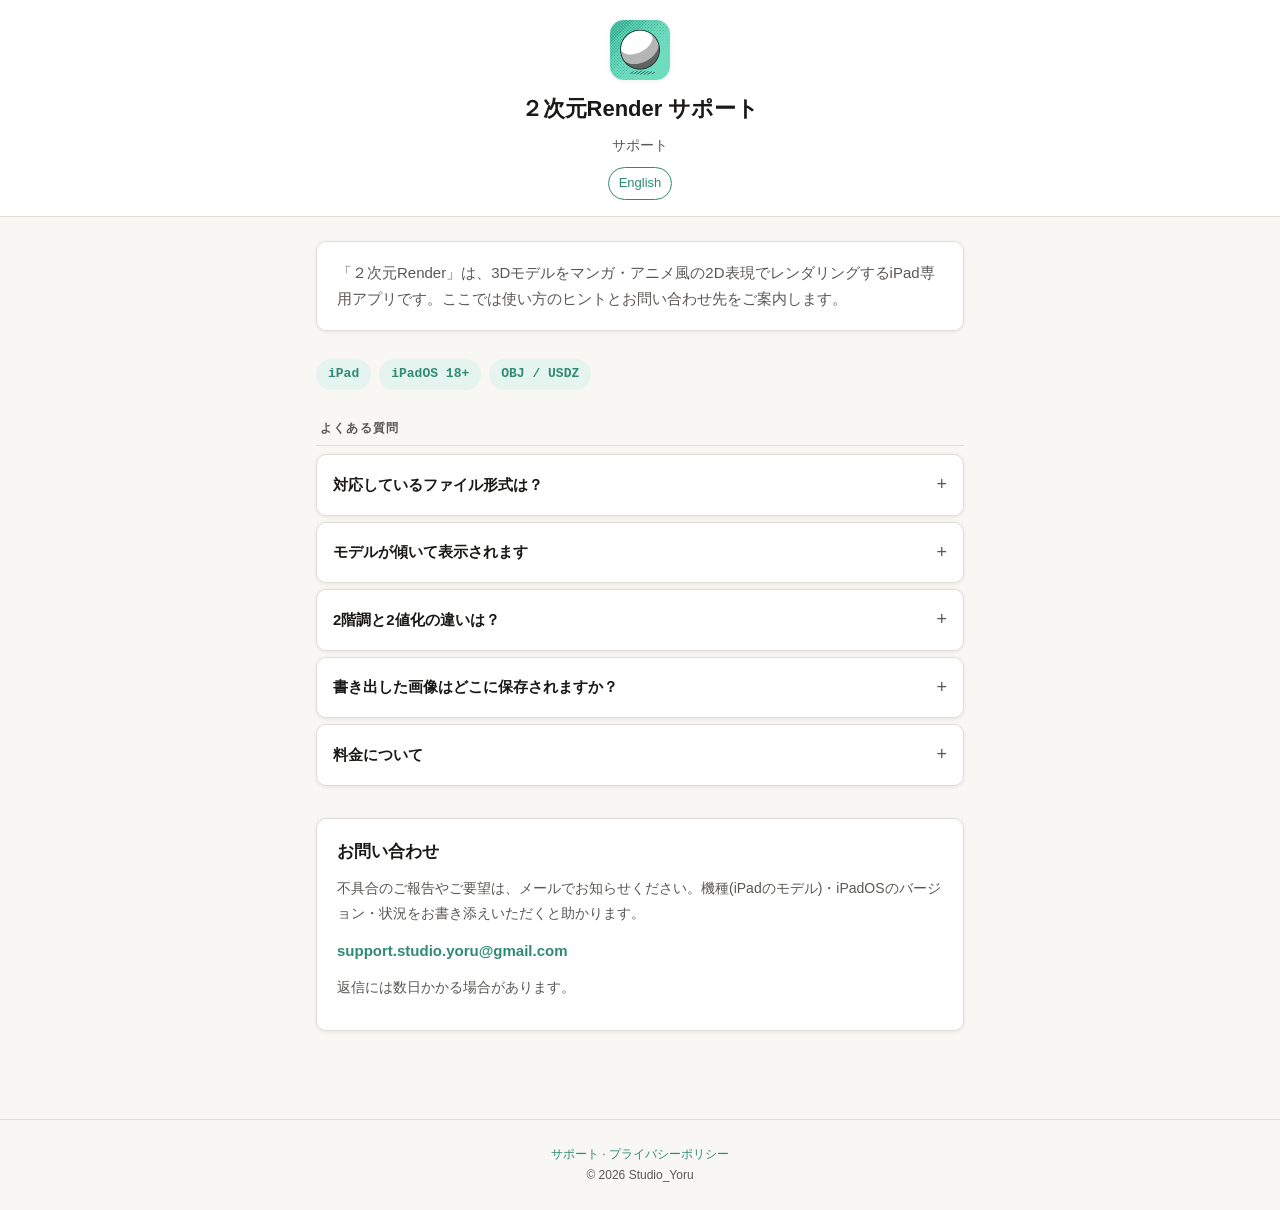
==== support.html @ 656bea77 "Create support.html" ====
<!DOCTYPE html>
<html lang="ja">
<head>
<meta charset="UTF-8">
<meta name="viewport" content="width=device-width, initial-scale=1.0">
<title>２次元Render サポート - Studio_Yoru</title>
<link rel="stylesheet" href="style.css">
</head>
<body>
<header>
<div class="app-icon"></div>
<h1>２次元Render サポート</h1>
<p>サポート</p>
<a class="lang-switch" href="support_en.html">English</a>
</header>
<main>
<div class="intro"><p>「２次元Render」は、3Dモデルをマンガ・アニメ風の2D表現でレンダリングするiPad専用アプリです。ここでは使い方のヒントとお問い合わせ先をご案内します。</p></div>
<div class="tags"><span class="tag">iPad</span><span class="tag">iPadOS 18+</span><span class="tag">OBJ / USDZ</span></div>
<div class="group-title">よくある質問</div>
<details><summary>対応しているファイル形式は？</summary><div class="body"><p>OBJ、USDZ などの3Dモデルを読み込めます。FBX、.nom には対応していません。</p></div></details>
<details><summary>モデルが傾いて表示されます</summary><div class="body"><p>シーンタブの「Z-up」をオンにすると、Z軸が上のモデルを正しい向きで表示できます。「重心を中心」では、モデルの重心を画面の中心に合わせます。</p></div></details>
<details><summary>2階調と2値化の違いは？</summary><div class="body"><p>アプリ内ヘルプの「2階調と2値化」をご覧ください。</p></div></details>
<details><summary>書き出した画像はどこに保存されますか？</summary><div class="body"><p>出力タブから解像度を選んでPNGを書き出せます。保存先は書き出し時にお選びいただけます。</p></div></details>
<details><summary>料金について</summary><div class="body"><p>買い切り型です。アプリ内課金や月額課金はありません。</p></div></details>
<div class="contact-card"><h2>お問い合わせ</h2><p>不具合のご報告やご要望は、メールでお知らせください。機種(iPadのモデル)・iPadOSのバージョン・状況をお書き添えいただくと助かります。</p><a class="email-link" href="mailto:support.studio.yoru@gmail.com">support.studio.yoru@gmail.com</a><p class="note">返信には数日かかる場合があります。</p></div>
</main>
<footer>
<a href="support.html">サポート</a> · <a href="privacy.html">プライバシーポリシー</a><br>© 2026 Studio_Yoru
</footer>
</body>
</html>
---- style.css ----
:root{--bg:#f8f7f4;--surface:#fff;--border:#e0ddd8;--text:#1a1917;--text-sub:#5a5754;--accent:#2e8b72;--accent-light:#e6f4ef;--radius:10px;--shadow:0 1px 4px rgba(0,0,0,.08)}
*{box-sizing:border-box;margin:0;padding:0}
body{background:var(--bg);color:var(--text);font-family:-apple-system,"Hiragino Sans","Yu Gothic",sans-serif;font-size:16px;line-height:1.75}
header{background:var(--surface);border-bottom:1px solid var(--border);padding:20px 16px 16px;text-align:center}
.app-icon{width:60px;height:60px;border-radius:14px;margin:0 auto 10px;box-shadow:var(--shadow);background:url([data-uri]) center/cover}
header h1{font-size:22px;font-weight:700}
header p{font-size:14px;color:var(--text-sub);margin-top:4px}
.lang-switch{font-size:13px;color:var(--accent);text-decoration:none;display:inline-block;margin-top:10px;padding:4px 10px;border:1px solid var(--accent);border-radius:20px}
.lang-switch:hover{background:var(--accent-light)}
main{max-width:680px;margin:0 auto;padding:24px 16px 48px}
.intro,.contact-card{background:var(--surface);border:1px solid var(--border);border-radius:var(--radius);padding:18px 20px;box-shadow:var(--shadow)}
.intro{margin-bottom:28px}
.intro p{font-size:15px;color:var(--text-sub)}
.tags{display:flex;flex-wrap:wrap;gap:8px;margin-bottom:24px}
.tag{background:var(--accent-light);color:var(--accent);font-size:13px;font-weight:600;padding:4px 12px;border-radius:20px;font-family:ui-monospace,Menlo,monospace}
.group-title{font-size:12px;font-weight:700;color:var(--text-sub);letter-spacing:.1em;text-transform:uppercase;padding:0 4px 6px;border-bottom:1px solid var(--border);margin:28px 0 8px}
details{background:var(--surface);border:1px solid var(--border);border-radius:var(--radius);margin-bottom:6px;box-shadow:var(--shadow);overflow:hidden}
summary{padding:14px 16px;font-size:15px;font-weight:600;cursor:pointer;list-style:none;display:flex;align-items:center;justify-content:space-between;gap:8px}
summary::-webkit-details-marker{display:none}
summary::after{content:"+";font-size:18px;font-weight:400;color:var(--text-sub)}
details[open] summary::after{content:"\2212"}
.body{padding:12px 16px 16px;font-size:14px;color:var(--text-sub);border-top:1px solid var(--border)}
.body p+p{margin-top:8px}
.contact-card{margin-top:32px}
.contact-card h2{font-size:17px;margin-bottom:10px}
.contact-card p{font-size:14px;color:var(--text-sub);margin-bottom:12px}
.email-link{display:inline-block;color:var(--accent);font-size:15px;font-weight:600;text-decoration:none;word-break:break-all}
.note{font-size:13px;color:var(--text-sub);margin-top:10px}
.meta{font-size:13px;color:var(--text-sub);margin-bottom:24px}
.summary-box{background:var(--accent-light);border:1px solid #b9dfd2;border-radius:var(--radius);padding:18px 20px;margin-bottom:32px}
.summary-box p{font-size:15px;color:#1d5c4a;font-weight:500}
h2.sec{font-size:17px;font-weight:700;margin:32px 0 10px;padding-bottom:6px;border-bottom:1px solid var(--border)}
main>p{font-size:15px;color:var(--text-sub);margin-bottom:12px}
main>ul{font-size:15px;color:var(--text-sub);padding-left:20px;margin-bottom:12px}
main>ul li{margin-bottom:6px}
footer{text-align:center;padding:24px 16px;font-size:12px;color:var(--text-sub);border-top:1px solid var(--border);margin-top:40px}
footer a{color:var(--accent);text-decoration:none}
footer a:hover{text-decoration:underline}
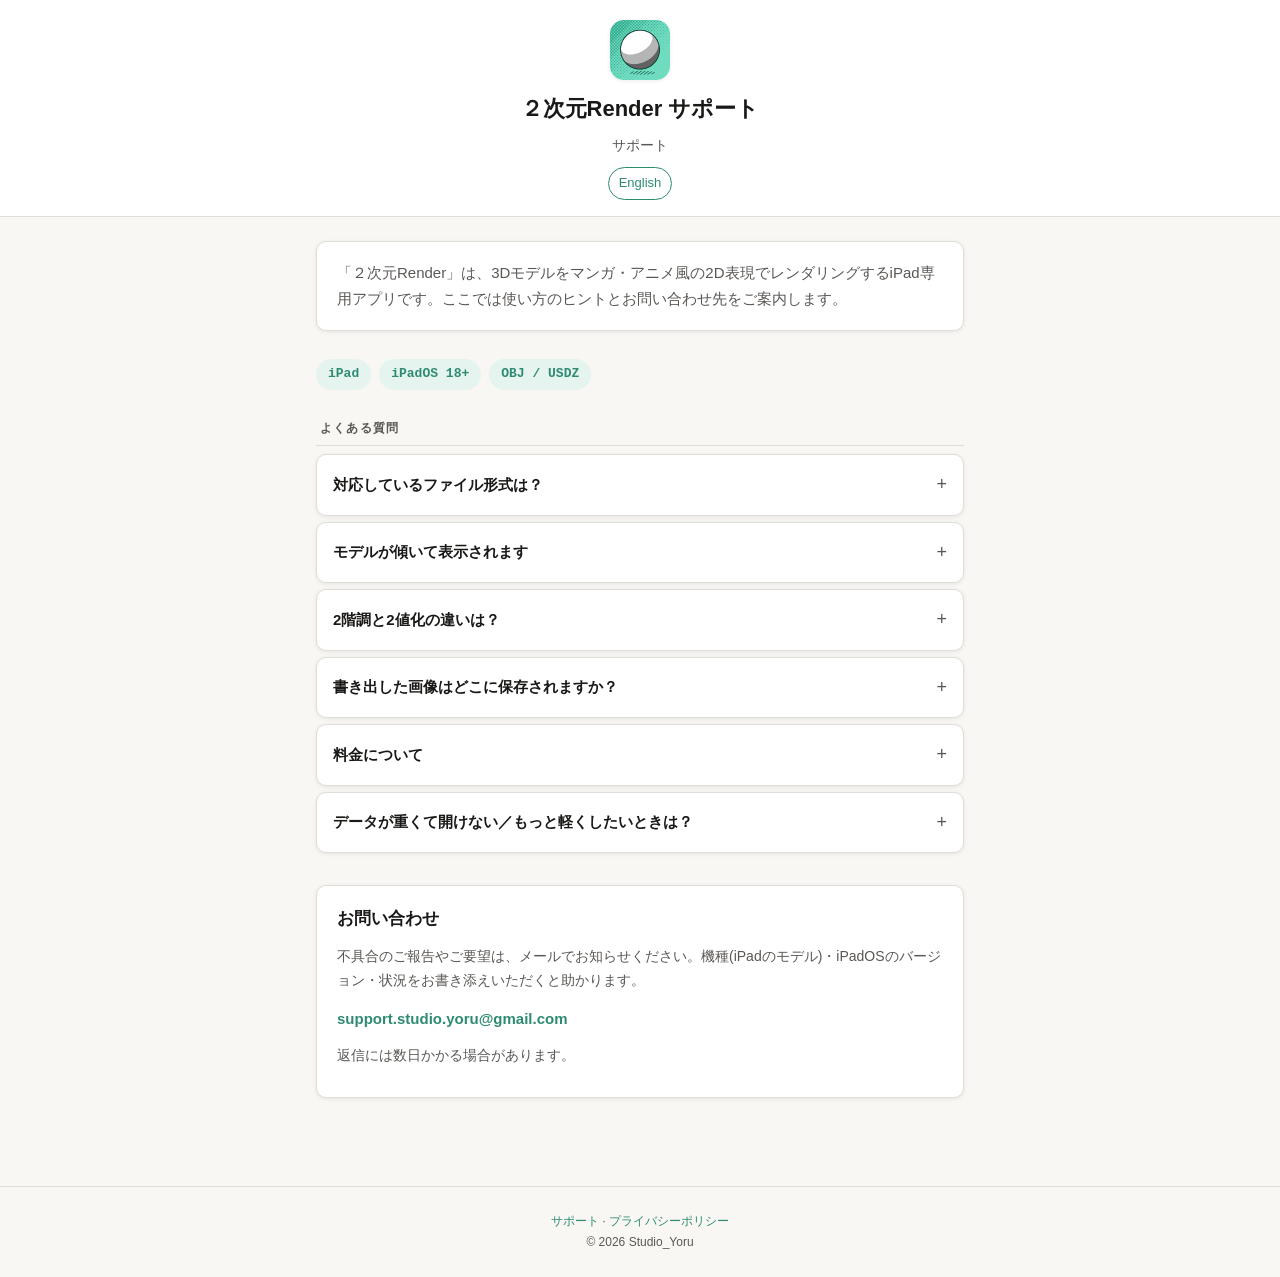
==== commit 734786a0: "Add FAQ entry linking to Sirppi3D Web Co-Authored-By: Claude Sonnet 5.5 <noreply@anthropic.com> Clau" ====
--- a/support.html
+++ b/support.html
@@ -22,6 +22,7 @@
 <details><summary>2階調と2値化の違いは？</summary><div class="body"><p>アプリ内ヘルプの「2階調と2値化」をご覧ください。</p></div></details>
 <details><summary>書き出した画像はどこに保存されますか？</summary><div class="body"><p>出力タブから解像度を選んでPNGを書き出せます。保存先は書き出し時にお選びいただけます。</p></div></details>
 <details><summary>料金について</summary><div class="body"><p>買い切り型です。アプリ内課金や月額課金はありません。</p></div></details>
+<details><summary>データが重くて開けない／もっと軽くしたいときは？</summary><div class="body"><p>無料のウェブアプリ「Sirppi3D Web」で、3Dデータの三角形の数を減らして軽くできます。OBJ形式で書き出せば、そのまま読み込めます。ブラウザ上だけで処理され、ファイルは送信されません。</p><p><a href="https://supportstudioyoru-pixel.github.io/sirppi3d-web/" target="_blank" rel="noopener">Sirppi3D Web を開く</a></p></div></details>
 <div class="contact-card"><h2>お問い合わせ</h2><p>不具合のご報告やご要望は、メールでお知らせください。機種(iPadのモデル)・iPadOSのバージョン・状況をお書き添えいただくと助かります。</p><a class="email-link" href="mailto:support.studio.yoru@gmail.com">support.studio.yoru@gmail.com</a><p class="note">返信には数日かかる場合があります。</p></div>
 </main>
 <footer>
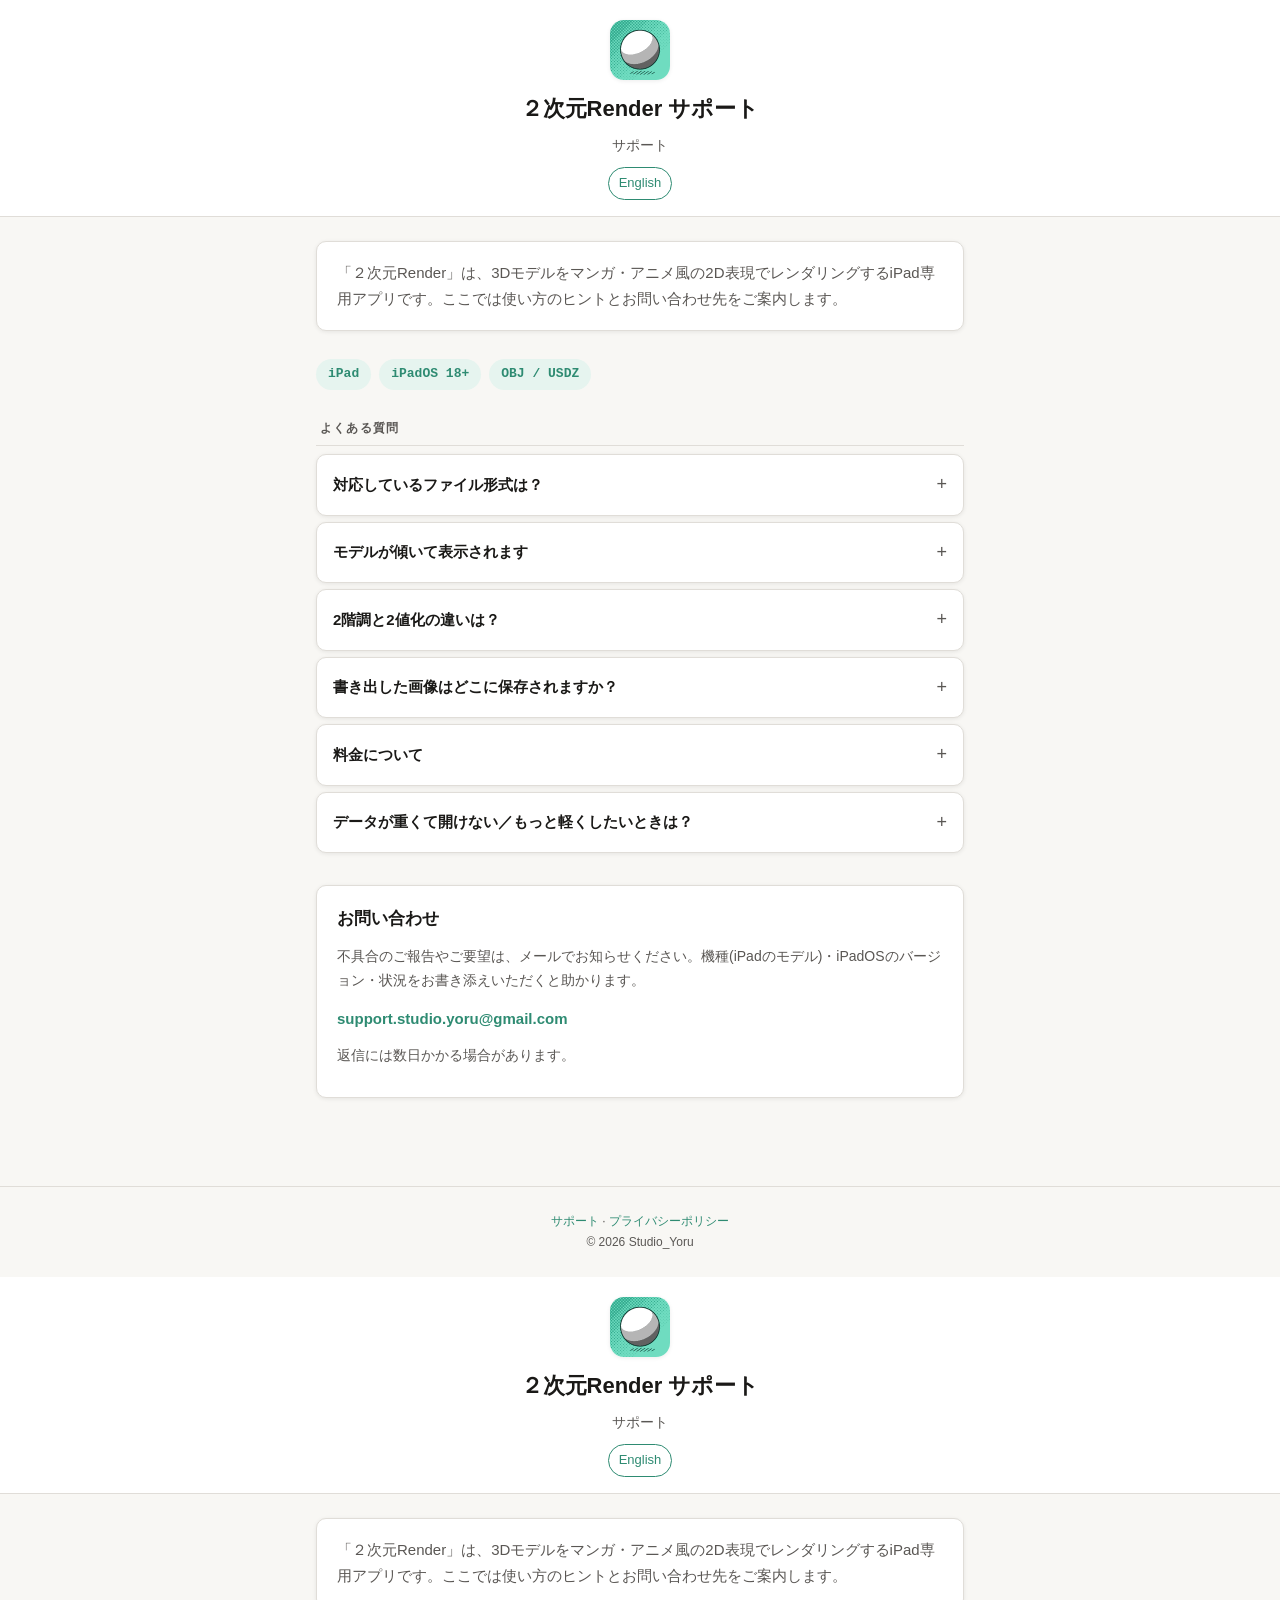
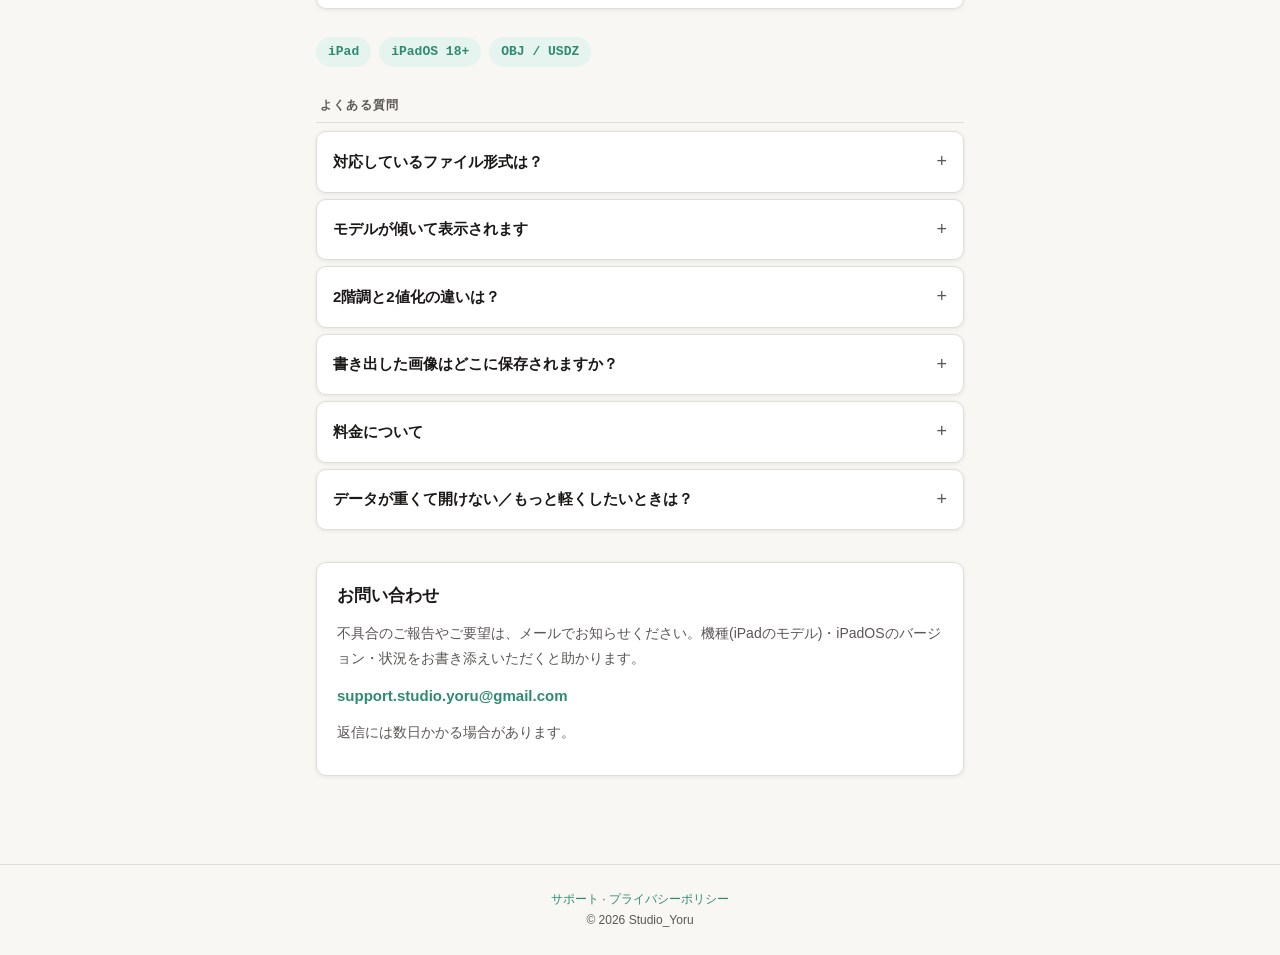
==== commit 34b02224: "Update support.html" ====
--- a/support.html
+++ b/support.html
@@ -1,3 +1,35 @@
+<!DOCTYPE html>
+<html lang="ja">
+<head>
+<meta charset="UTF-8">
+<meta name="viewport" content="width=device-width, initial-scale=1.0">
+<title>２次元Render サポート - Studio_Yoru</title>
+<link rel="stylesheet" href="style.css">
+</head>
+<body>
+<header>
+<div class="app-icon"></div>
+<h1>２次元Render サポート</h1>
+<p>サポート</p>
+<a class="lang-switch" href="support_en.html">English</a>
+</header>
+<main>
+<div class="intro"><p>「２次元Render」は、3Dモデルをマンガ・アニメ風の2D表現でレンダリングするiPad専用アプリです。ここでは使い方のヒントとお問い合わせ先をご案内します。</p></div>
+<div class="tags"><span class="tag">iPad</span><span class="tag">iPadOS 18+</span><span class="tag">OBJ / USDZ</span></div>
+<div class="group-title">よくある質問</div>
+<details><summary>対応しているファイル形式は？</summary><div class="body"><p>OBJ、USDZ などの3Dモデルを読み込めます。FBX、.nom には対応していません。</p></div></details>
+<details><summary>モデルが傾いて表示されます</summary><div class="body"><p>シーンタブの「Z-up」をオンにすると、Z軸が上のモデルを正しい向きで表示できます。「重心を中心」では、モデルの重心を画面の中心に合わせます。</p></div></details>
+<details><summary>2階調と2値化の違いは？</summary><div class="body"><p><b>2階調</b>は、影のつき方の「段階の数」を減らす設定です。通常は「影・中間・光」の3段階で表現しますが、オンにすると中間がなくなり、「影・光」の2段階になります。メリハリのある、はっきりした見た目になります。</p><p><b>2値化</b>は、トーンの各画素を「完全なインク(黒)」か「紙の色」のどちらかにする設定です。網点やカケアミの縁のぼかし、中間のグレーがなくなり、くっきりした点や線だけになります。印刷・原稿向けの素材づくりに向いています。</p><p>違いは、2階調が「影の段階を3つから2つに減らす」設定、2値化が「各画素の色をインクか紙の2択にする」設定という点です。両方オンにすると、完全な白黒の2段階になります。</p><p>どちらも、描写タブのスイッチでオン・オフを切り替えられます。</p></div></details>
+<details><summary>書き出した画像はどこに保存されますか？</summary><div class="body"><p>出力タブから解像度を選んでPNGを書き出せます。保存先は書き出し時にお選びいただけます。</p></div></details>
+<details><summary>料金について</summary><div class="body"><p>買い切り型です。アプリ内課金や月額課金はありません。</p></div></details>
+<details><summary>データが重くて開けない／もっと軽くしたいときは？</summary><div class="body"><p>無料のウェブアプリ「Sirppi3D Web」で、3Dデータの三角形の数を減らして軽くできます。OBJ形式で書き出せば、そのまま読み込めます。ブラウザ上だけで処理され、ファイルは送信されません。</p><p><a href="https://supportstudioyoru-pixel.github.io/sirppi3d-web/" target="_blank" rel="noopener">Sirppi3D Web を開く</a></p></div></details>
+<div class="contact-card"><h2>お問い合わせ</h2><p>不具合のご報告やご要望は、メールでお知らせください。機種(iPadのモデル)・iPadOSのバージョン・状況をお書き添えいただくと助かります。</p><a class="email-link" href="mailto:support.studio.yoru@gmail.com">support.studio.yoru@gmail.com</a><p class="note">返信には数日かかる場合があります。</p></div>
+</main>
+<footer>
+<a href="support.html">サポート</a> · <a href="privacy.html">プライバシーポリシー</a><br>© 2026 Studio_Yoru
+</footer>
+</body>
+</html>
 <!DOCTYPE html>
 <html lang="ja">
 <head>
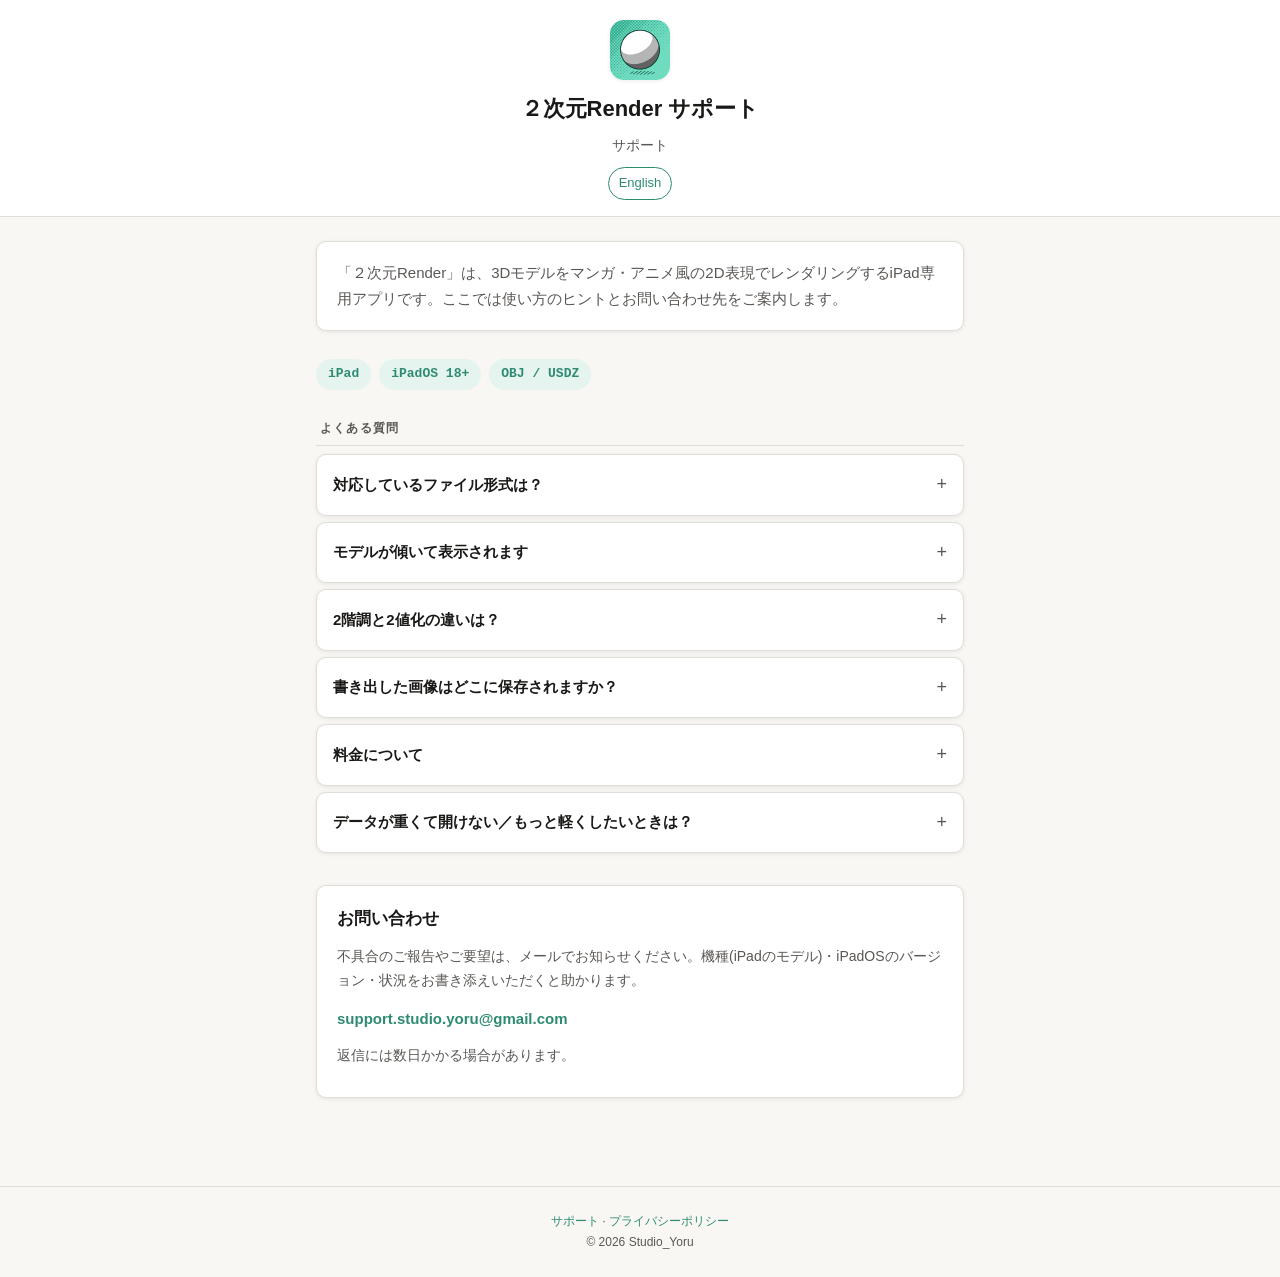
==== commit e51119e8: "Update support.html" ====
--- a/support.html
+++ b/support.html
@@ -30,35 +30,3 @@
 </footer>
 </body>
 </html>
-<!DOCTYPE html>
-<html lang="ja">
-<head>
-<meta charset="UTF-8">
-<meta name="viewport" content="width=device-width, initial-scale=1.0">
-<title>２次元Render サポート - Studio_Yoru</title>
-<link rel="stylesheet" href="style.css">
-</head>
-<body>
-<header>
-<div class="app-icon"></div>
-<h1>２次元Render サポート</h1>
-<p>サポート</p>
-<a class="lang-switch" href="support_en.html">English</a>
-</header>
-<main>
-<div class="intro"><p>「２次元Render」は、3Dモデルをマンガ・アニメ風の2D表現でレンダリングするiPad専用アプリです。ここでは使い方のヒントとお問い合わせ先をご案内します。</p></div>
-<div class="tags"><span class="tag">iPad</span><span class="tag">iPadOS 18+</span><span class="tag">OBJ / USDZ</span></div>
-<div class="group-title">よくある質問</div>
-<details><summary>対応しているファイル形式は？</summary><div class="body"><p>OBJ、USDZ などの3Dモデルを読み込めます。FBX、.nom には対応していません。</p></div></details>
-<details><summary>モデルが傾いて表示されます</summary><div class="body"><p>シーンタブの「Z-up」をオンにすると、Z軸が上のモデルを正しい向きで表示できます。「重心を中心」では、モデルの重心を画面の中心に合わせます。</p></div></details>
-<details><summary>2階調と2値化の違いは？</summary><div class="body"><p>アプリ内ヘルプの「2階調と2値化」をご覧ください。</p></div></details>
-<details><summary>書き出した画像はどこに保存されますか？</summary><div class="body"><p>出力タブから解像度を選んでPNGを書き出せます。保存先は書き出し時にお選びいただけます。</p></div></details>
-<details><summary>料金について</summary><div class="body"><p>買い切り型です。アプリ内課金や月額課金はありません。</p></div></details>
-<details><summary>データが重くて開けない／もっと軽くしたいときは？</summary><div class="body"><p>無料のウェブアプリ「Sirppi3D Web」で、3Dデータの三角形の数を減らして軽くできます。OBJ形式で書き出せば、そのまま読み込めます。ブラウザ上だけで処理され、ファイルは送信されません。</p><p><a href="https://supportstudioyoru-pixel.github.io/sirppi3d-web/" target="_blank" rel="noopener">Sirppi3D Web を開く</a></p></div></details>
-<div class="contact-card"><h2>お問い合わせ</h2><p>不具合のご報告やご要望は、メールでお知らせください。機種(iPadのモデル)・iPadOSのバージョン・状況をお書き添えいただくと助かります。</p><a class="email-link" href="mailto:support.studio.yoru@gmail.com">support.studio.yoru@gmail.com</a><p class="note">返信には数日かかる場合があります。</p></div>
-</main>
-<footer>
-<a href="support.html">サポート</a> · <a href="privacy.html">プライバシーポリシー</a><br>© 2026 Studio_Yoru
-</footer>
-</body>
-</html>
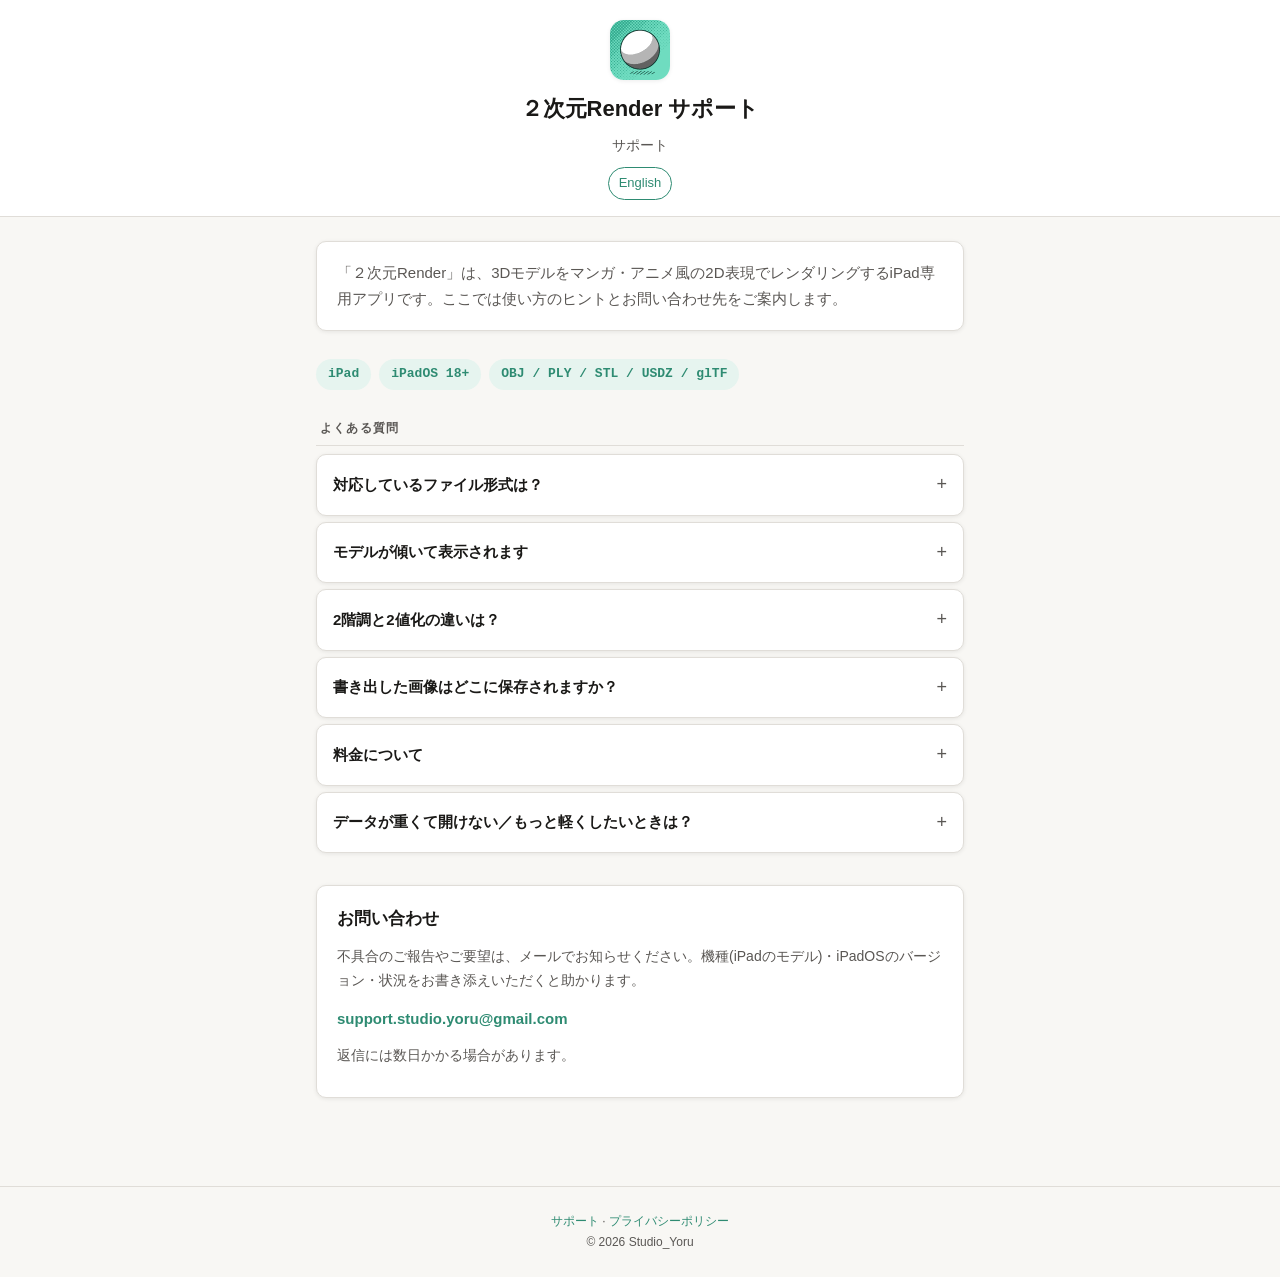
==== commit fcfc2546: "Update support.html" ====
--- a/support.html
+++ b/support.html
@@ -15,9 +15,9 @@
 </header>
 <main>
 <div class="intro"><p>「２次元Render」は、3Dモデルをマンガ・アニメ風の2D表現でレンダリングするiPad専用アプリです。ここでは使い方のヒントとお問い合わせ先をご案内します。</p></div>
-<div class="tags"><span class="tag">iPad</span><span class="tag">iPadOS 18+</span><span class="tag">OBJ / USDZ</span></div>
+<div class="tags"><span class="tag">iPad</span><span class="tag">iPadOS 18+</span><span class="tag">OBJ / PLY / STL / USDZ / glTF</span></div>
 <div class="group-title">よくある質問</div>
-<details><summary>対応しているファイル形式は？</summary><div class="body"><p>OBJ、USDZ などの3Dモデルを読み込めます。FBX、.nom には対応していません。</p></div></details>
+<details><summary>対応しているファイル形式は？</summary><div class="body"><p>OBJ、PLY、STL、USDZ/USD、glTF(.glb)などの3Dモデルを読み込めます。FBX、.nom には対応していません。</p></div></details>
 <details><summary>モデルが傾いて表示されます</summary><div class="body"><p>シーンタブの「Z-up」をオンにすると、Z軸が上のモデルを正しい向きで表示できます。「重心を中心」では、モデルの重心を画面の中心に合わせます。</p></div></details>
 <details><summary>2階調と2値化の違いは？</summary><div class="body"><p><b>2階調</b>は、影のつき方の「段階の数」を減らす設定です。通常は「影・中間・光」の3段階で表現しますが、オンにすると中間がなくなり、「影・光」の2段階になります。メリハリのある、はっきりした見た目になります。</p><p><b>2値化</b>は、トーンの各画素を「完全なインク(黒)」か「紙の色」のどちらかにする設定です。網点やカケアミの縁のぼかし、中間のグレーがなくなり、くっきりした点や線だけになります。印刷・原稿向けの素材づくりに向いています。</p><p>違いは、2階調が「影の段階を3つから2つに減らす」設定、2値化が「各画素の色をインクか紙の2択にする」設定という点です。両方オンにすると、完全な白黒の2段階になります。</p><p>どちらも、描写タブのスイッチでオン・オフを切り替えられます。</p></div></details>
 <details><summary>書き出した画像はどこに保存されますか？</summary><div class="body"><p>出力タブから解像度を選んでPNGを書き出せます。保存先は書き出し時にお選びいただけます。</p></div></details>
@@ -30,3 +30,4 @@
 </footer>
 </body>
 </html>
+
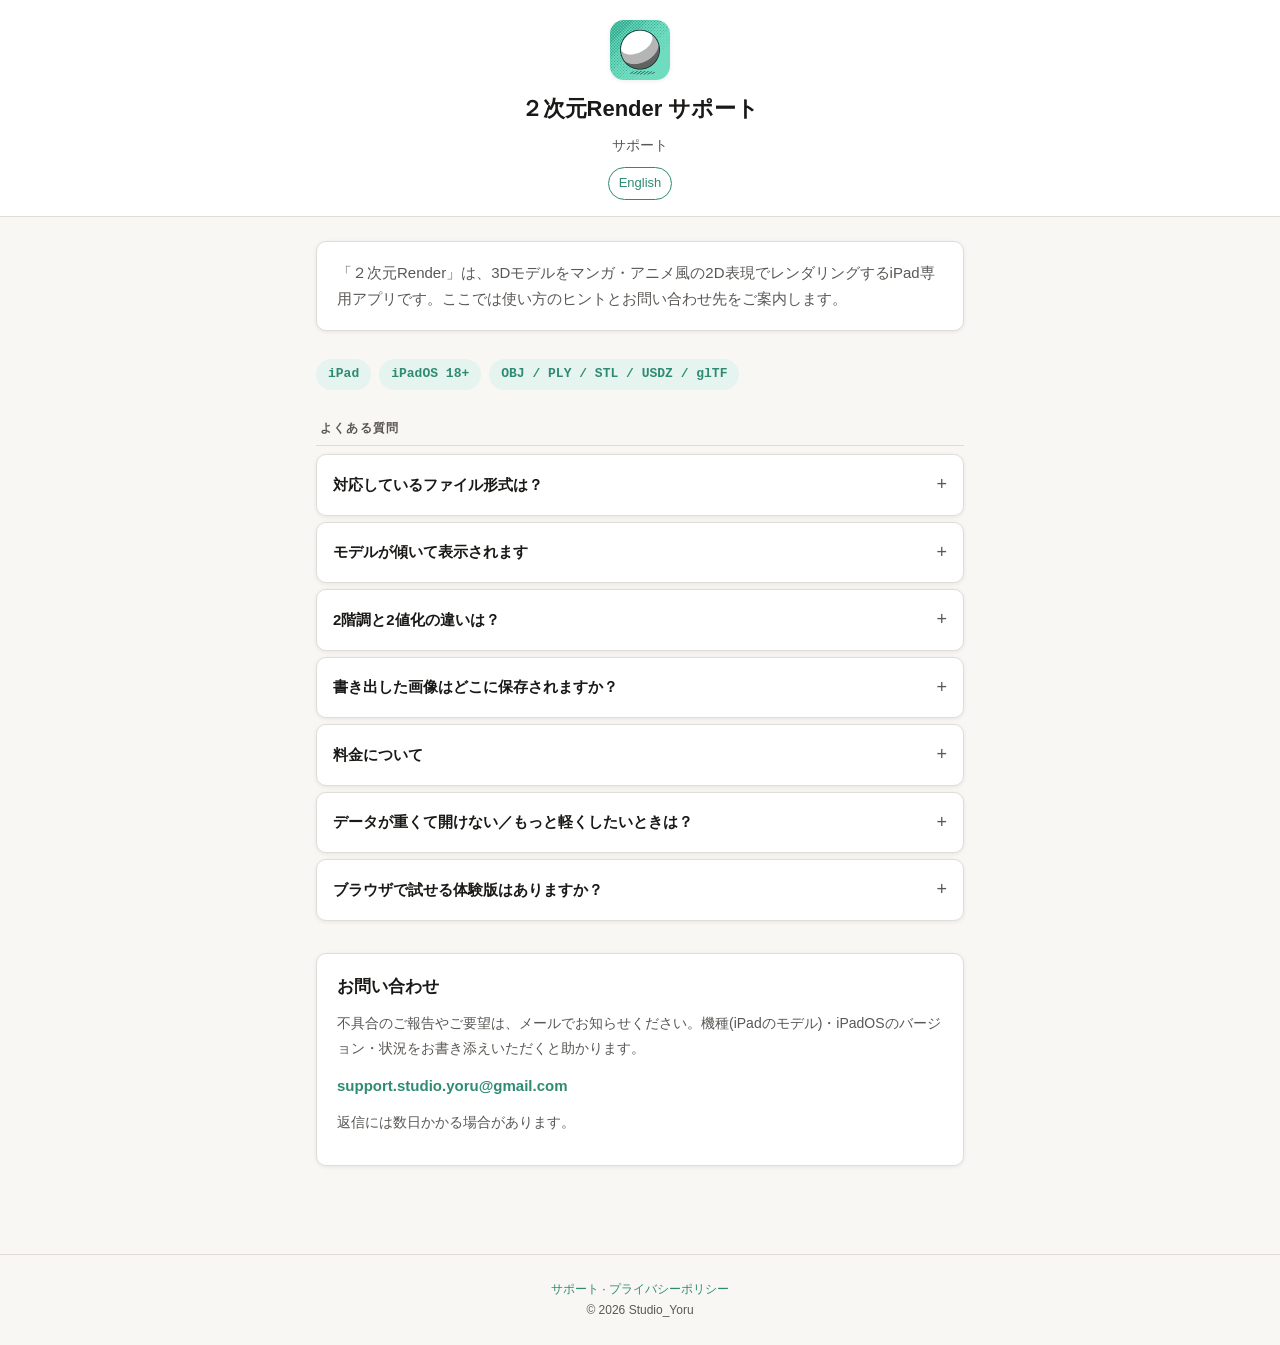
==== commit dc0c5873: "Update support.html" ====
--- a/support.html
+++ b/support.html
@@ -23,6 +23,7 @@
 <details><summary>書き出した画像はどこに保存されますか？</summary><div class="body"><p>出力タブから解像度を選んでPNGを書き出せます。保存先は書き出し時にお選びいただけます。</p></div></details>
 <details><summary>料金について</summary><div class="body"><p>買い切り型です。アプリ内課金や月額課金はありません。</p></div></details>
 <details><summary>データが重くて開けない／もっと軽くしたいときは？</summary><div class="body"><p>無料のウェブアプリ「Sirppi3D Web」で、3Dデータの三角形の数を減らして軽くできます。OBJ形式で書き出せば、そのまま読み込めます。ブラウザ上だけで処理され、ファイルは送信されません。</p><p><a href="https://supportstudioyoru-pixel.github.io/sirppi3d-web/" target="_blank" rel="noopener">Sirppi3D Web を開く</a></p></div></details>
+<details><summary>ブラウザで試せる体験版はありますか？</summary><div class="body"><p>パソコンやiPadのブラウザで、月のモデルを使った描写を試せる体験版を公開しています(WebGL2に対応したブラウザが必要です)。インストールは不要で、読み込んだ3Dファイルは外部へ送信されません。</p><p><a href="https://2d-render-web.pages.dev/" target="_blank" rel="noopener">2D Render Web を開く</a></p></div></details>
 <div class="contact-card"><h2>お問い合わせ</h2><p>不具合のご報告やご要望は、メールでお知らせください。機種(iPadのモデル)・iPadOSのバージョン・状況をお書き添えいただくと助かります。</p><a class="email-link" href="mailto:support.studio.yoru@gmail.com">support.studio.yoru@gmail.com</a><p class="note">返信には数日かかる場合があります。</p></div>
 </main>
 <footer>
@@ -31,3 +32,4 @@
 </body>
 </html>
 
+
